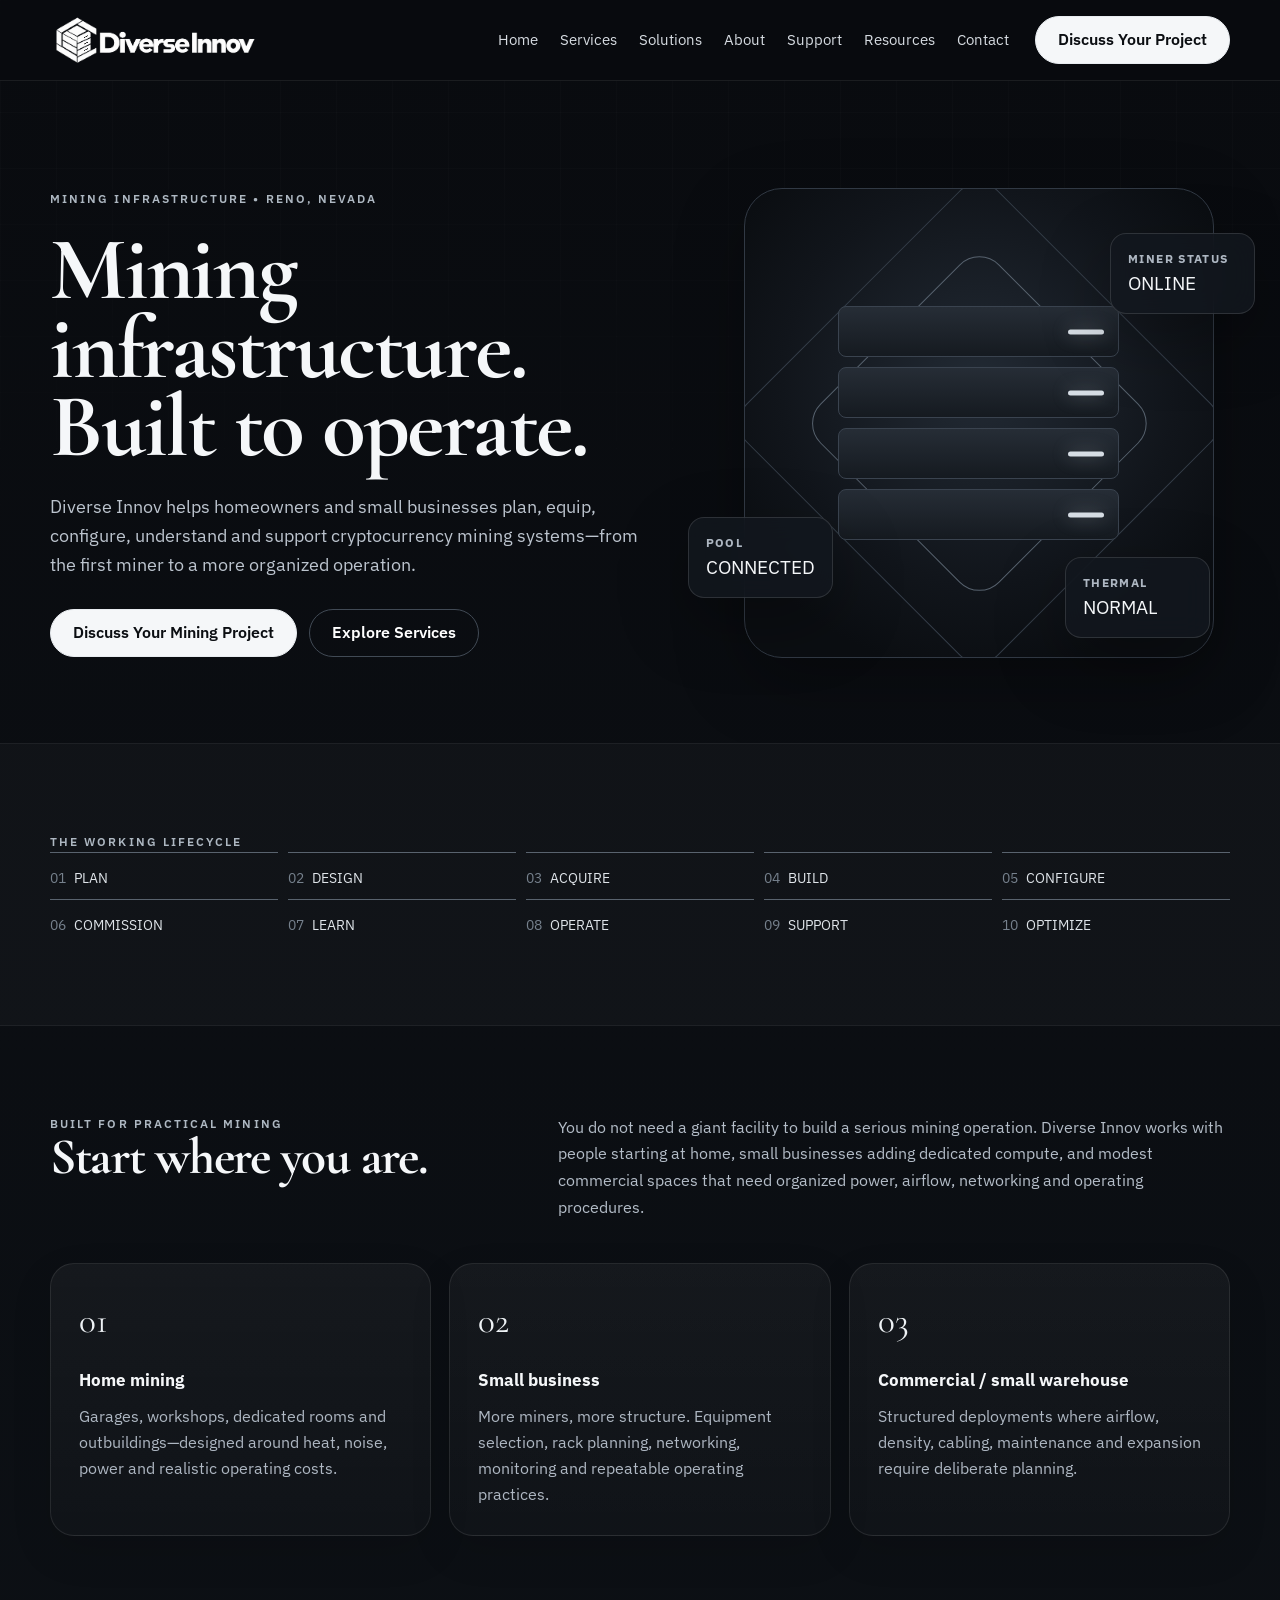
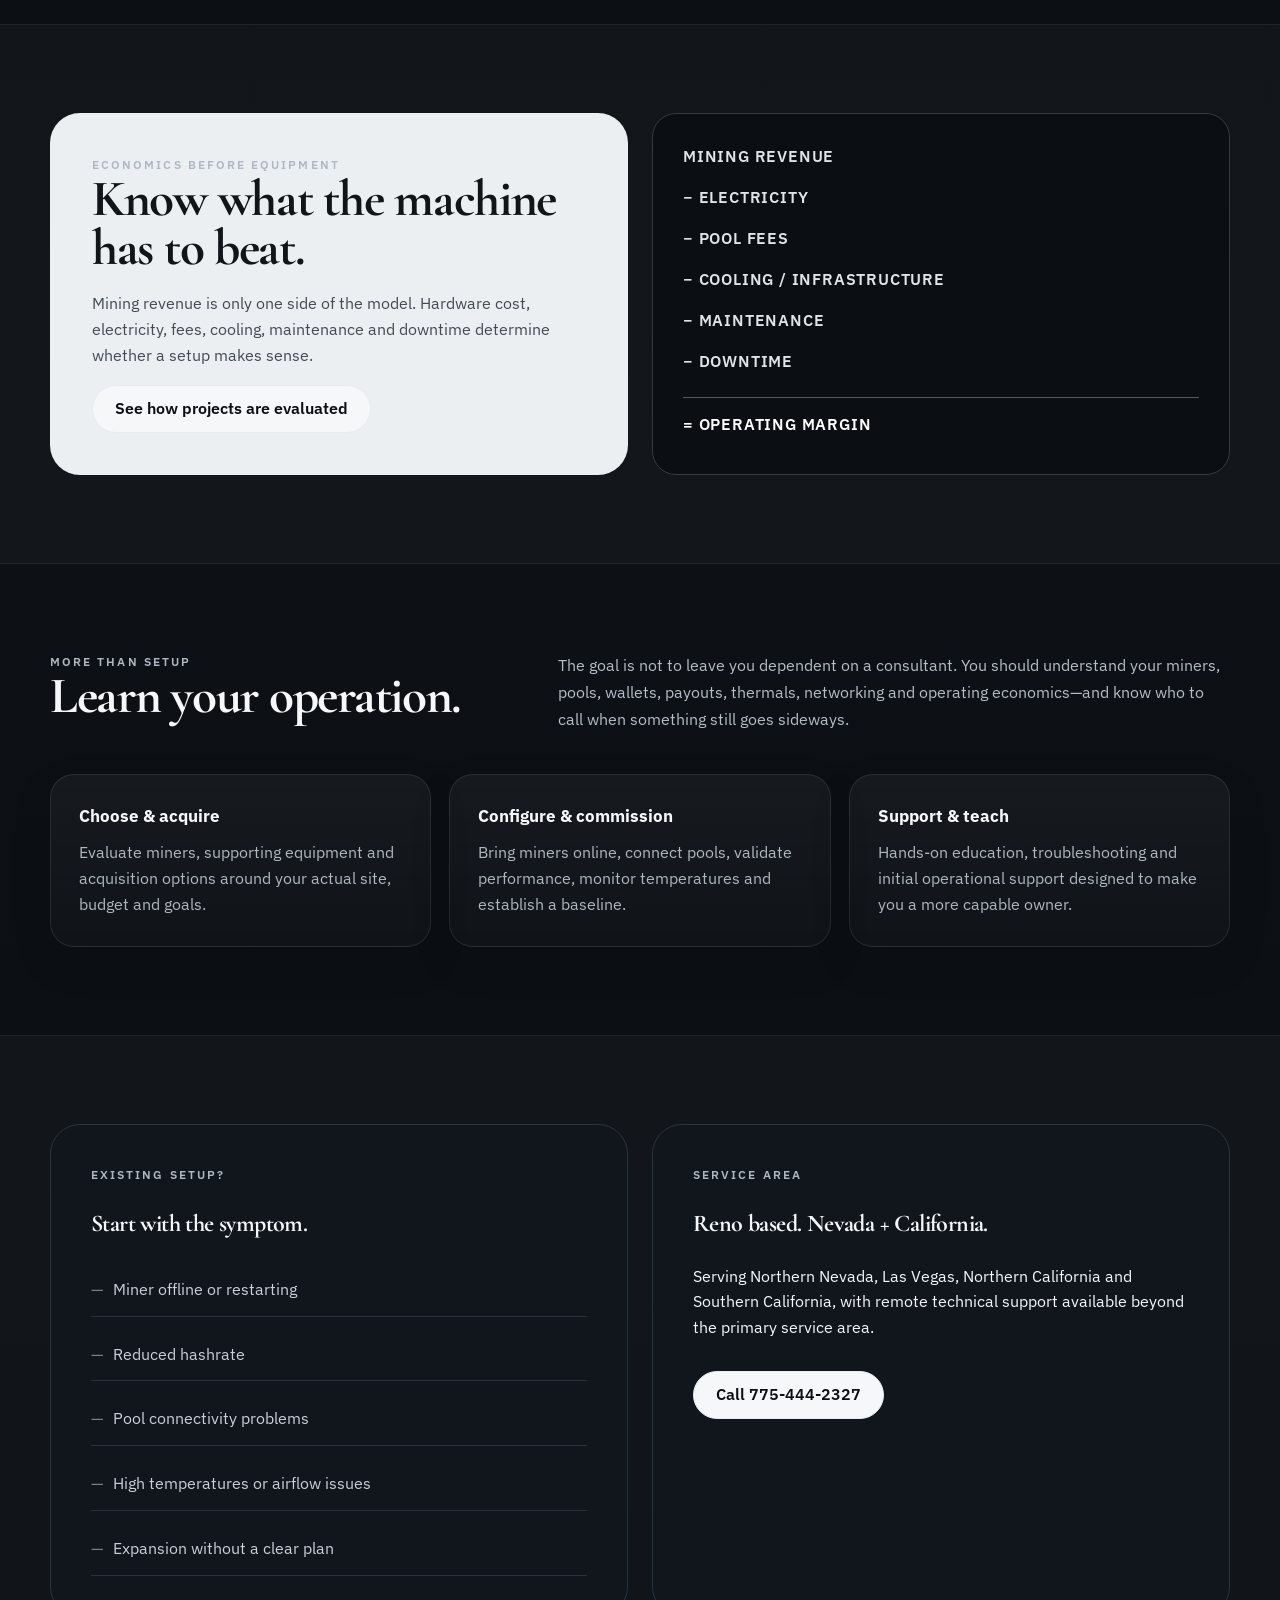
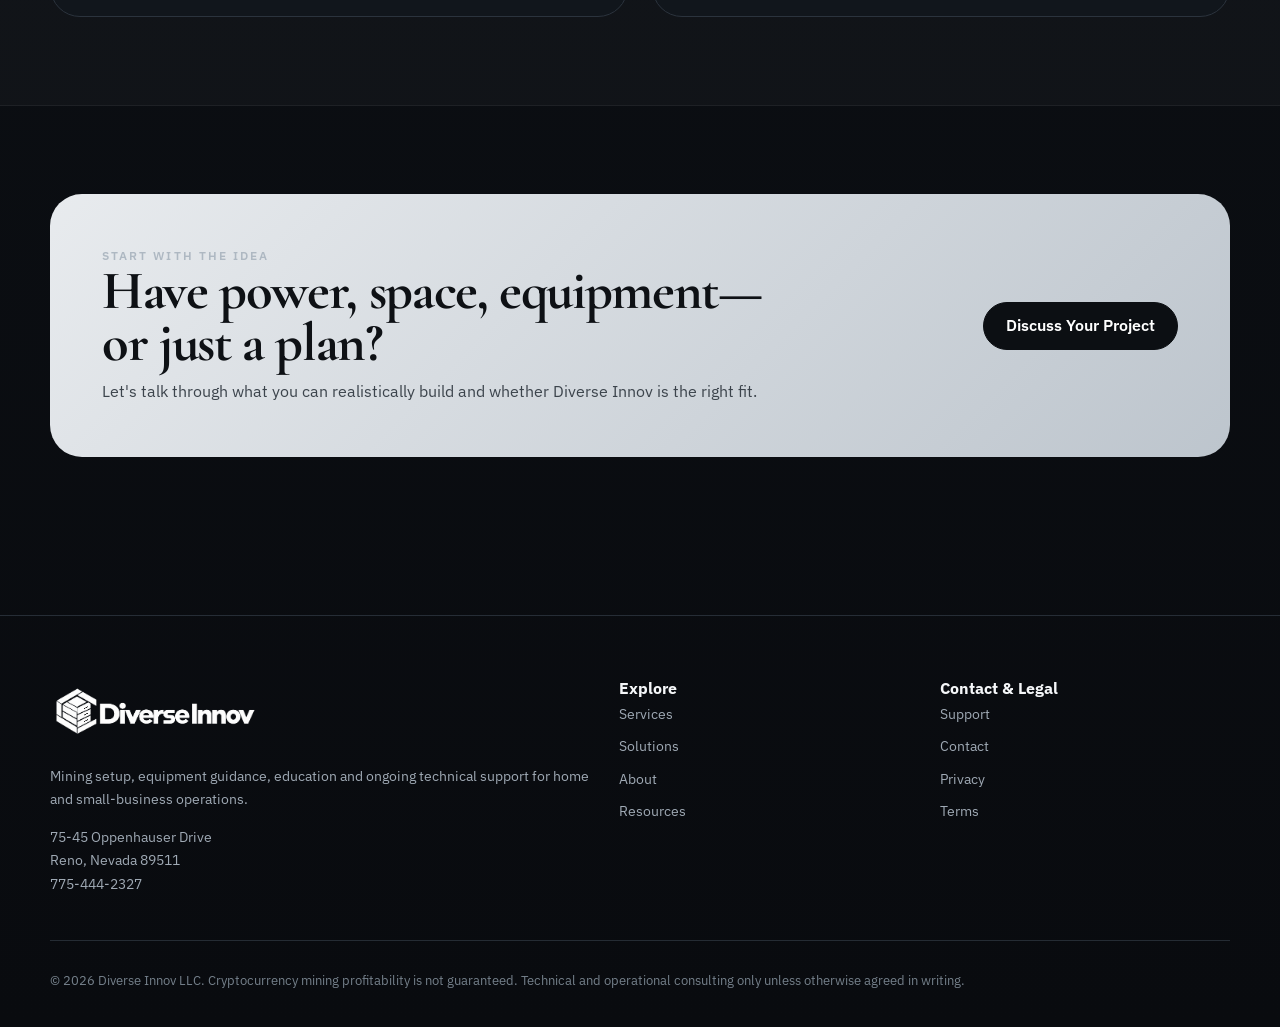
==== index.html @ 7f0746d1 "Initial Diverse Innov website" ====
<!doctype html><html lang="en"><head><meta charset="utf-8"><meta name="viewport" content="width=device-width,initial-scale=1"><title>Diverse Innov LLC | Mining Setup &amp; Support</title><meta name="description" content="Mining infrastructure consulting, equipment guidance, setup, education and support for home and small-business mining operations."><meta property="og:title" content="Diverse Innov LLC | Mining Setup &amp; Support"><meta property="og:description" content="Mining infrastructure consulting, equipment guidance, setup, education and support for home and small-business mining operations."><meta property="og:type" content="website"><link rel="icon" href="assets/images/diverse-innov-icon.png"><link rel="stylesheet" href="assets/css/styles.css"><script defer src="assets/js/main.js"></script></head><body><header class="site-header"><div class="container nav"><a class="brand" href="index.html"><img src="assets/images/diverse-innov-horizontal.png" alt="Diverse Innov LLC"></a><button class="menu-btn" aria-expanded="false" aria-label="Toggle navigation">Menu</button><nav class="nav-links"><a href="index.html">Home</a><a href="services.html">Services</a><a href="solutions.html">Solutions</a><a href="about.html">About</a><a href="support.html">Support</a><a href="resources.html">Resources</a><a href="contact.html">Contact</a></nav><a class="btn" href="contact.html">Discuss Your Project</a></div></header><main><section class="hero"><div class="container hero-grid"><div><div class="eyebrow">Mining infrastructure • Reno, Nevada</div><h1>Mining infrastructure.<br>Built to operate.</h1><p>Diverse Innov helps homeowners and small businesses plan, equip, configure, understand and support cryptocurrency mining systems—from the first miner to a more organized operation.</p><div class="actions"><a class="btn" href="contact.html">Discuss Your Mining Project</a><a class="btn ghost" href="services.html">Explore Services</a></div></div><div class="hero-art"><div class="machine"><div class="rack"><span></span><span></span><span></span><span></span></div></div><div class="telemetry t1"><strong>MINER STATUS</strong><span>ONLINE</span></div><div class="telemetry t2"><strong>POOL</strong><span>CONNECTED</span></div><div class="telemetry t3"><strong>THERMAL</strong><span>NORMAL</span></div></div></div></section>
<section class="section alt"><div class="container"><div class="eyebrow">The working lifecycle</div><div class="process"><div><span>01</span>PLAN</div><div><span>02</span>DESIGN</div><div><span>03</span>ACQUIRE</div><div><span>04</span>BUILD</div><div><span>05</span>CONFIGURE</div><div><span>06</span>COMMISSION</div><div><span>07</span>LEARN</div><div><span>08</span>OPERATE</div><div><span>09</span>SUPPORT</div><div><span>10</span>OPTIMIZE</div></div></div></section>
<section class="section"><div class="container"><div class="section-head"><div><div class="eyebrow">Built for practical mining</div><h2>Start where you are.</h2></div><p>You do not need a giant facility to build a serious mining operation. Diverse Innov works with people starting at home, small businesses adding dedicated compute, and modest commercial spaces that need organized power, airflow, networking and operating procedures.</p></div><div class="grid-3"><div class="card"><div class="num">01</div><h3>Home mining</h3><p>Garages, workshops, dedicated rooms and outbuildings—designed around heat, noise, power and realistic operating costs.</p></div><div class="card"><div class="num">02</div><h3>Small business</h3><p>More miners, more structure. Equipment selection, rack planning, networking, monitoring and repeatable operating practices.</p></div><div class="card"><div class="num">03</div><h3>Commercial / small warehouse</h3><p>Structured deployments where airflow, density, cabling, maintenance and expansion require deliberate planning.</p></div></div></div></section>
<section class="section alt"><div class="container split"><div class="quote-panel"><div class="eyebrow">Economics before equipment</div><h2>Know what the machine has to beat.</h2><p>Mining revenue is only one side of the model. Hardware cost, electricity, fees, cooling, maintenance and downtime determine whether a setup makes sense.</p><a class="btn" href="services.html">See how projects are evaluated</a></div><div class="formula"><div>MINING REVENUE</div><div>− ELECTRICITY</div><div>− POOL FEES</div><div>− COOLING / INFRASTRUCTURE</div><div>− MAINTENANCE</div><div>− DOWNTIME</div><div class="result">= OPERATING MARGIN</div></div></div></section>
<section class="section"><div class="container"><div class="section-head"><div><div class="eyebrow">More than setup</div><h2>Learn your operation.</h2></div><p>The goal is not to leave you dependent on a consultant. You should understand your miners, pools, wallets, payouts, thermals, networking and operating economics—and know who to call when something still goes sideways.</p></div><div class="grid-3"><div class="card"><h3>Choose & acquire</h3><p>Evaluate miners, supporting equipment and acquisition options around your actual site, budget and goals.</p></div><div class="card"><h3>Configure & commission</h3><p>Bring miners online, connect pools, validate performance, monitor temperatures and establish a baseline.</p></div><div class="card"><h3>Support & teach</h3><p>Hands-on education, troubleshooting and initial operational support designed to make you a more capable owner.</p></div></div></div></section>
<section class="section alt"><div class="container split"><div class="dark-panel"><div class="eyebrow">Existing setup?</div><h2>Start with the symptom.</h2><ul class="list"><li>Miner offline or restarting</li><li>Reduced hashrate</li><li>Pool connectivity problems</li><li>High temperatures or airflow issues</li><li>Expansion without a clear plan</li></ul></div><div class="dark-panel"><div class="eyebrow">Service area</div><h2>Reno based. Nevada + California.</h2><p>Serving Northern Nevada, Las Vegas, Northern California and Southern California, with remote technical support available beyond the primary service area.</p><div class="actions"><a class="btn" href="tel:7754442327">Call 775-444-2327</a></div></div></div></section>
<section class="section"><div class="container"><div class="cta"><div><div class="eyebrow">Start with the idea</div><h2>Have power, space, equipment—or just a plan?</h2><p>Let's talk through what you can realistically build and whether Diverse Innov is the right fit.</p></div><div class="actions"><a class="btn" href="contact.html">Discuss Your Project</a></div></div></div></section></main><footer class="footer"><div class="container"><div class="footer-grid"><div><img src="assets/images/diverse-innov-horizontal.png" alt="Diverse Innov LLC"><p>Mining setup, equipment guidance, education and ongoing technical support for home and small-business operations.</p><p>75-45 Oppenhauser Drive<br>Reno, Nevada 89511<br><a href="tel:7754442327">775-444-2327</a></p></div><div><strong>Explore</strong><div class="footer-links"><a href="services.html">Services</a><a href="solutions.html">Solutions</a><a href="about.html">About</a><a href="resources.html">Resources</a></div></div><div><strong>Contact & Legal</strong><div class="footer-links"><a href="support.html">Support</a><a href="contact.html">Contact</a><a href="privacy.html">Privacy</a><a href="terms.html">Terms</a></div></div></div><div class="legal">© 2026 Diverse Innov LLC. Cryptocurrency mining profitability is not guaranteed. Technical and operational consulting only unless otherwise agreed in writing.</div></div></footer></body></html>
---- assets/css/styles.css ----
@import url('https://fonts.googleapis.com/css2?family=Cormorant+Garamond:wght@500;600;700&family=IBM+Plex+Sans:wght@400;500;600&display=swap');
:root{--ink:#0a0c10;--ink2:#11151b;--panel:#151a21;--panel2:#1a2028;--line:#2a313b;--muted:#a9b1bd;--text:#f5f7f9;--steel:#c5ced8;--accent:#d8e0e8;--max:1180px;--radius:24px;--shadow:0 24px 70px rgba(0,0,0,.28)}
*{box-sizing:border-box}html{scroll-behavior:smooth}body{margin:0;background:linear-gradient(180deg,#090b0f 0%,#0d1116 50%,#090b0f 100%);color:var(--text);font-family:'IBM Plex Sans',system-ui,sans-serif;line-height:1.62}body:before{content:'';position:fixed;inset:0;pointer-events:none;background-image:linear-gradient(rgba(255,255,255,.018) 1px,transparent 1px),linear-gradient(90deg,rgba(255,255,255,.018) 1px,transparent 1px);background-size:56px 56px;mask-image:linear-gradient(to bottom,black,transparent 70%)}a{color:inherit;text-decoration:none}img{max-width:100%;display:block}.container{width:min(calc(100% - 36px),var(--max));margin:auto}.site-header{position:sticky;top:0;z-index:50;background:rgba(9,11,15,.86);backdrop-filter:blur(18px);border-bottom:1px solid rgba(255,255,255,.08)}.nav{min-height:80px;display:flex;align-items:center;gap:26px}.brand{display:flex;align-items:center;margin-right:auto}.brand img{width:210px;filter:invert(1) grayscale(1) brightness(2.6)}.nav-links{display:flex;align-items:center;gap:22px;font-size:.92rem;color:#d6dbe1}.nav-links a:hover{color:white}.btn{display:inline-flex;align-items:center;justify-content:center;min-height:48px;padding:0 22px;border:1px solid #e8ecf0;background:#f5f7f9;color:#0b0e12;border-radius:999px;font-weight:600;transition:.2s}.btn:hover{transform:translateY(-2px);box-shadow:0 12px 30px rgba(255,255,255,.09)}.btn.ghost{background:transparent;color:#fff;border-color:#414a55}.menu-btn{display:none;background:none;border:1px solid #333b46;color:#fff;border-radius:10px;padding:9px 12px}.hero{padding:92px 0 70px;overflow:hidden}.hero-grid{display:grid;grid-template-columns:1.1fr .9fr;gap:64px;align-items:center}.eyebrow{text-transform:uppercase;letter-spacing:.17em;font-size:.76rem;color:#aeb8c2;font-weight:600}.hero h1,.page-hero h1,h2{font-family:'Cormorant Garamond',Georgia,serif;letter-spacing:-.025em}.hero h1{font-size:clamp(3.4rem,7vw,6.6rem);line-height:.88;margin:.25em 0 .28em}.hero p{font-size:1.12rem;color:#bcc4ce;max-width:690px}.actions{display:flex;gap:12px;flex-wrap:wrap;margin-top:30px}.hero-art{position:relative;min-height:500px;display:grid;place-items:center}.machine{width:min(100%,470px);aspect-ratio:1/1;background:radial-gradient(circle at 50% 42%,#222a34,#11151b 55%,#0b0e12 80%);border:1px solid #313944;border-radius:38px;box-shadow:var(--shadow);position:relative;overflow:hidden}.machine:before,.machine:after{content:'';position:absolute;inset:12%;border:1px solid #343d48;border-radius:28px;transform:rotate(45deg)}.machine:after{inset:23%;border-color:#56616d}.rack{position:absolute;left:20%;right:20%;top:25%;bottom:25%;display:grid;gap:10px;z-index:2}.rack span{border:1px solid #3a434f;background:linear-gradient(180deg,#262d36,#151a20);border-radius:8px;position:relative}.rack span:after{content:'';position:absolute;right:14px;top:50%;width:36px;height:5px;border-radius:9px;background:#d6dde4;transform:translateY(-50%);box-shadow:0 0 18px rgba(210,220,230,.35)}.telemetry{position:absolute;z-index:3;background:rgba(19,24,31,.82);border:1px solid rgba(255,255,255,.12);backdrop-filter:blur(14px);border-radius:16px;padding:14px 17px;box-shadow:var(--shadow);min-width:145px}.telemetry strong{display:block;font-size:.78rem;letter-spacing:.11em;color:#aeb7c2}.telemetry span{font-size:1.18rem}.t1{top:12%;right:-5%}.t2{bottom:15%;left:-8%}.t3{bottom:7%;right:4%}.section{padding:88px 0}.section.alt{background:rgba(255,255,255,.025);border-top:1px solid rgba(255,255,255,.055);border-bottom:1px solid rgba(255,255,255,.055)}.section-head{display:grid;grid-template-columns:.8fr 1.2fr;gap:60px;margin-bottom:42px}.section-head h2{font-size:clamp(2.4rem,4vw,4.3rem);line-height:.95;margin:0}.section-head p{color:#b4bdc8;margin:0;font-size:1.03rem}.grid-3,.grid-4{display:grid;gap:18px}.grid-3{grid-template-columns:repeat(3,1fr)}.grid-4{grid-template-columns:repeat(4,1fr)}.card{background:linear-gradient(180deg,rgba(255,255,255,.045),rgba(255,255,255,.018));border:1px solid rgba(255,255,255,.09);border-radius:var(--radius);padding:28px;min-height:100%;box-shadow:0 16px 40px rgba(0,0,0,.12)}.card h3{margin:0 0 10px;font-size:1.05rem}.card p{color:#aeb7c2;margin:0}.num{font-family:'Cormorant Garamond';font-size:2.2rem;color:#eef2f5;margin-bottom:18px}.process{display:grid;grid-template-columns:repeat(5,1fr);gap:10px}.process div{border-top:1px solid #59636e;padding-top:14px;color:#dfe4e9;font-size:.87rem}.process div span{color:#76818d;margin-right:8px}.split{display:grid;grid-template-columns:1fr 1fr;gap:24px;align-items:stretch}.quote-panel{background:#eceff2;color:#11151a;border-radius:30px;padding:42px}.quote-panel h2{font-size:3.2rem;line-height:.96;margin:0 0 18px}.quote-panel p{color:#424a53}.dark-panel{border:1px solid #2b333d;border-radius:30px;padding:40px;background:#11161c}.list{display:grid;gap:12px;margin:20px 0 0;padding:0;list-style:none}.list li{padding:13px 0;border-bottom:1px solid #29313b;color:#c9d0d8}.list li:before{content:'—';margin-right:10px;color:#77818b}.formula{font-family:'IBM Plex Sans';font-weight:600;letter-spacing:.05em;background:#0b0e12;border:1px solid #333b45;border-radius:24px;padding:30px;display:grid;gap:9px;color:#dfe4e8}.formula .result{border-top:1px solid #525c67;margin-top:8px;padding-top:14px;color:white}.cta{border-radius:32px;padding:52px;background:linear-gradient(135deg,#e8ebee,#bdc5cd);color:#0e1115;display:grid;grid-template-columns:1.3fr .7fr;gap:30px;align-items:center}.cta h2{font-size:3.4rem;line-height:.95;margin:0 0 10px}.cta p{margin:0;color:#3c444c}.cta .actions{justify-content:flex-end;margin:0}.cta .btn{background:#0c0f13;color:white;border-color:#0c0f13}.page-hero{padding:82px 0 46px}.page-hero h1{font-size:clamp(3.2rem,6vw,5.8rem);line-height:.92;margin:.25em 0}.page-hero p{max-width:760px;color:#b7c0ca;font-size:1.08rem}.feature-list{display:grid;grid-template-columns:repeat(2,1fr);gap:14px}.feature{border:1px solid #29313b;border-radius:18px;padding:20px;background:#11161c}.feature h3{margin:0 0 6px}.feature p{margin:0;color:#aeb7c2}.contact-grid{display:grid;grid-template-columns:1fr .85fr;gap:34px}.form{background:#11161c;border:1px solid #2c3440;border-radius:26px;padding:30px}.field{display:grid;gap:7px;margin-bottom:16px}.field label{font-size:.86rem;color:#d2d8de}.field input,.field select,.field textarea{width:100%;background:#0c1015;color:white;border:1px solid #343d47;border-radius:13px;padding:13px 14px;font:inherit}.field textarea{min-height:130px;resize:vertical}.form-note{font-size:.86rem;color:#909ba7;margin-top:13px}.notice{display:none;margin-top:15px;padding:14px 16px;border-radius:12px;background:#1b222b;border:1px solid #36414d;color:#dfe5eb}.contact-card{background:#eceff2;color:#101318;border-radius:26px;padding:32px}.contact-card h2{font-size:2.7rem;margin:0 0 12px}.contact-card a{font-weight:600}.footer{padding:60px 0 36px;border-top:1px solid #262d36;margin-top:70px}.footer-grid{display:grid;grid-template-columns:1.3fr .7fr .7fr;gap:30px}.footer img{width:210px;filter:invert(1) grayscale(1) brightness(2.6);margin-bottom:18px}.footer p,.footer a{color:#9fa9b4;font-size:.9rem}.footer-links{display:grid;gap:9px}.legal{padding-top:30px;margin-top:30px;border-top:1px solid #252c34;color:#75808b;font-size:.8rem}.resource-list{display:grid;grid-template-columns:repeat(3,1fr);gap:16px}.resource{border:1px solid #2d3540;border-radius:18px;padding:22px;background:#11161c}.resource h3{margin-top:0}.resource p{color:#aab4bf}.badge{display:inline-block;padding:6px 9px;border:1px solid #3d4651;border-radius:999px;font-size:.72rem;letter-spacing:.09em;text-transform:uppercase;color:#b6c0cb;margin-bottom:12px}
@media(max-width:900px){.nav-links,.nav>.btn{display:none}.menu-btn{display:block}.nav.open{align-items:flex-start;flex-wrap:wrap;padding-bottom:18px}.nav.open .nav-links{display:grid;width:100%;gap:10px}.hero-grid,.section-head,.split,.contact-grid,.cta{grid-template-columns:1fr}.hero{padding-top:62px}.hero-art{min-height:400px}.grid-3,.resource-list{grid-template-columns:1fr 1fr}.grid-4{grid-template-columns:1fr 1fr}.process{grid-template-columns:repeat(3,1fr)}.cta .actions{justify-content:flex-start}.footer-grid{grid-template-columns:1fr 1fr}}
@media(max-width:620px){.container{width:min(calc(100% - 24px),var(--max))}.brand img{width:168px}.hero h1{font-size:3.65rem}.hero-art{min-height:330px}.machine{width:300px}.telemetry{font-size:.8rem;min-width:125px}.t1{right:0}.t2{left:0}.grid-3,.grid-4,.resource-list,.feature-list{grid-template-columns:1fr}.process{grid-template-columns:1fr 1fr}.section{padding:64px 0}.section-head{gap:20px}.quote-panel,.dark-panel{padding:28px}.cta{padding:34px 26px}.cta h2{font-size:2.7rem}.footer-grid{grid-template-columns:1fr}.actions .btn{width:100%}}
@media(prefers-reduced-motion:reduce){*{scroll-behavior:auto!important;transition:none!important;animation:none!important}}
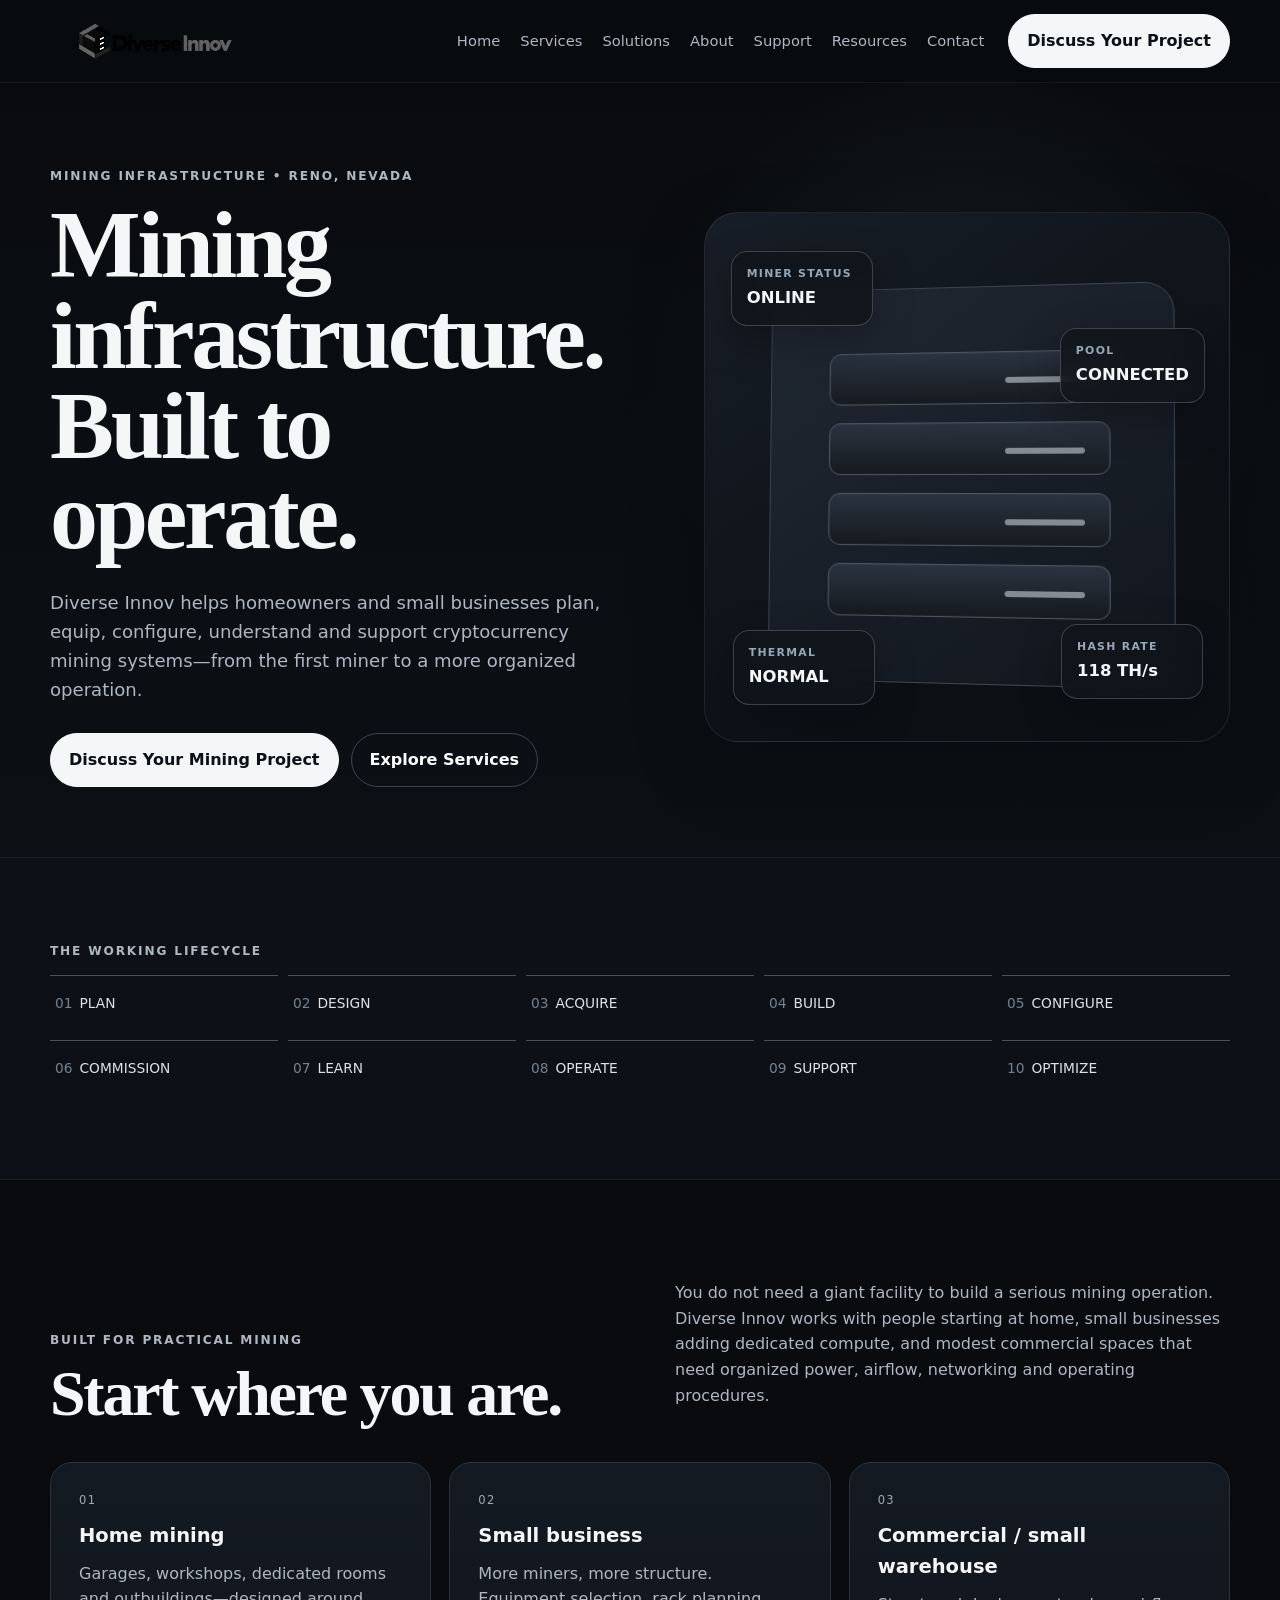
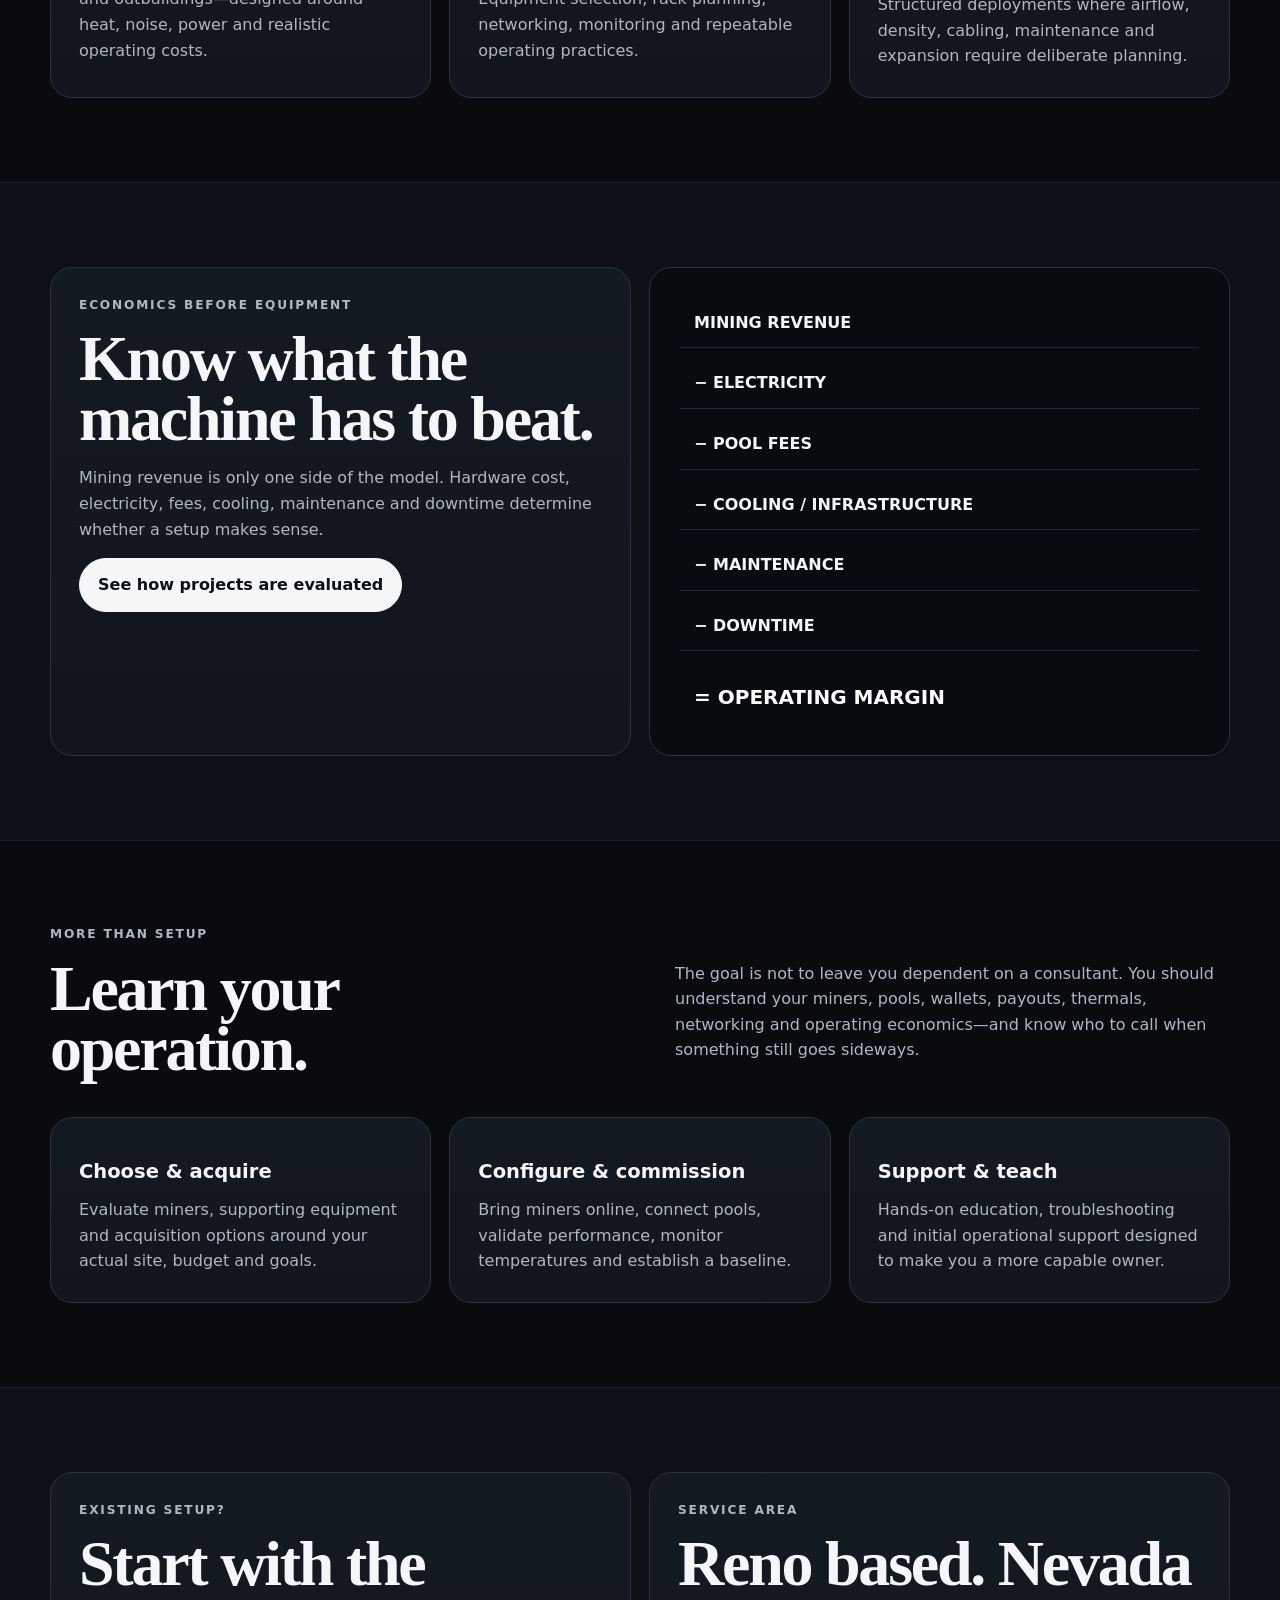
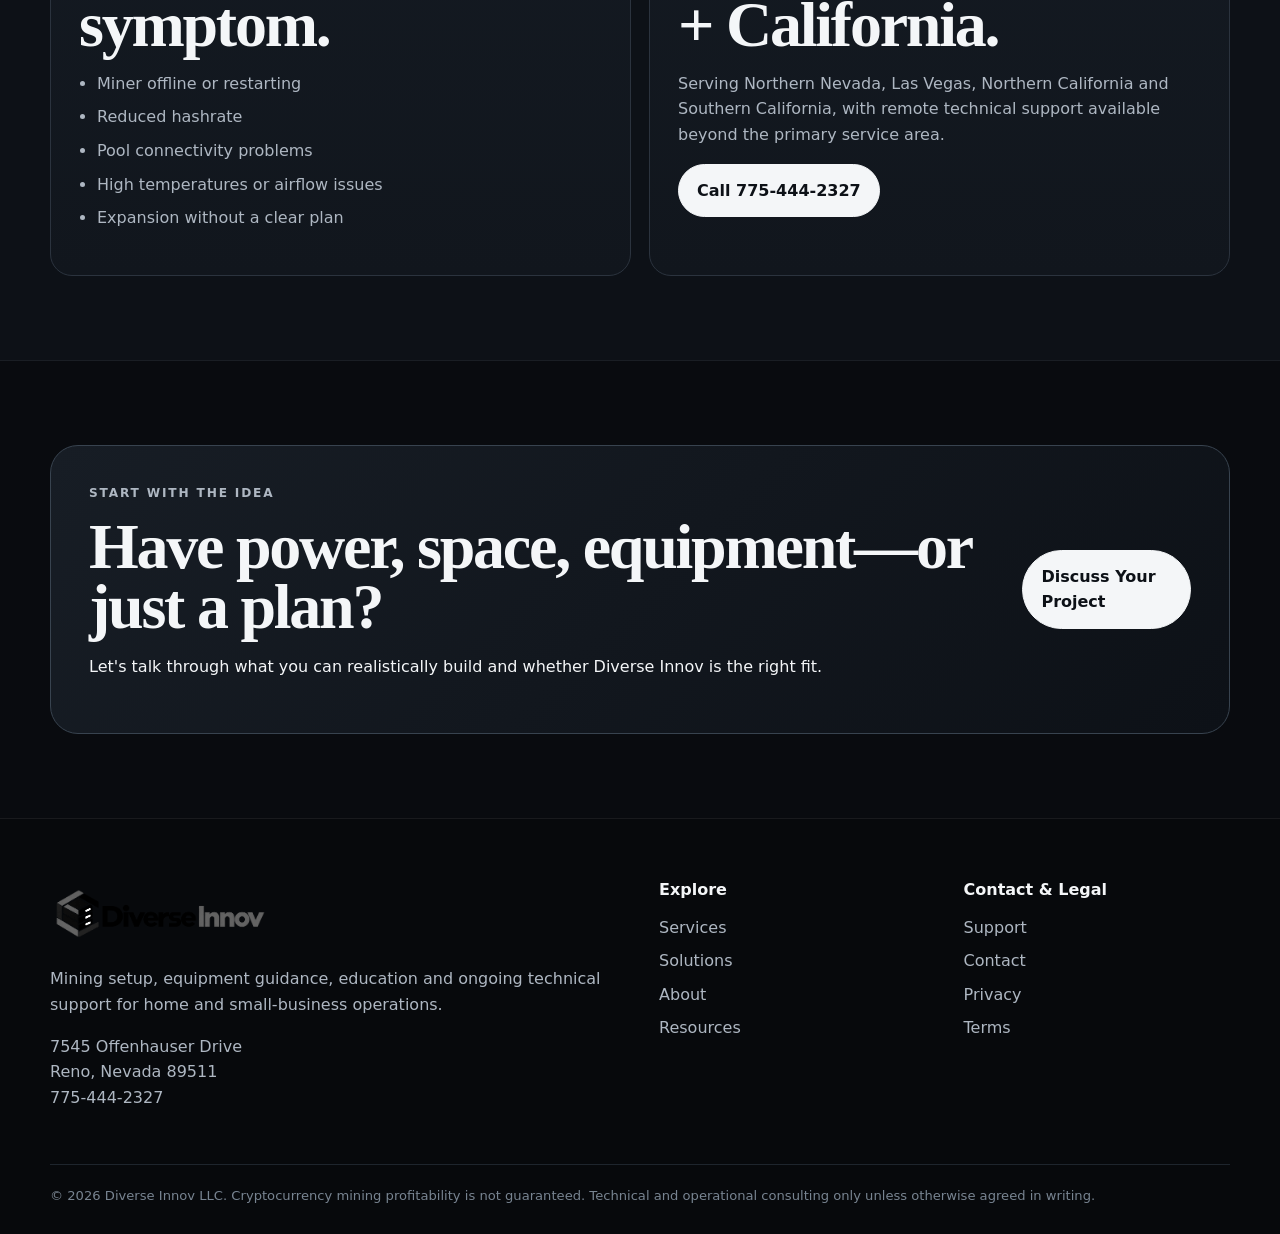
==== commit 5a68e195: "Small changes in Solutions and Services, edit" ====
--- a/index.html
+++ b/index.html
@@ -1,7 +1,7 @@
-<!doctype html><html lang="en"><head><meta charset="utf-8"><meta name="viewport" content="width=device-width,initial-scale=1"><title>Diverse Innov LLC | Mining Setup &amp; Support</title><meta name="description" content="Mining infrastructure consulting, equipment guidance, setup, education and support for home and small-business mining operations."><meta property="og:title" content="Diverse Innov LLC | Mining Setup &amp; Support"><meta property="og:description" content="Mining infrastructure consulting, equipment guidance, setup, education and support for home and small-business mining operations."><meta property="og:type" content="website"><link rel="icon" href="assets/images/diverse-innov-icon.png"><link rel="stylesheet" href="assets/css/styles.css"><script defer src="assets/js/main.js"></script></head><body><header class="site-header"><div class="container nav"><a class="brand" href="index.html"><img src="assets/images/diverse-innov-horizontal.png" alt="Diverse Innov LLC"></a><button class="menu-btn" aria-expanded="false" aria-label="Toggle navigation">Menu</button><nav class="nav-links"><a href="index.html">Home</a><a href="services.html">Services</a><a href="solutions.html">Solutions</a><a href="about.html">About</a><a href="support.html">Support</a><a href="resources.html">Resources</a><a href="contact.html">Contact</a></nav><a class="btn" href="contact.html">Discuss Your Project</a></div></header><main><section class="hero"><div class="container hero-grid"><div><div class="eyebrow">Mining infrastructure • Reno, Nevada</div><h1>Mining infrastructure.<br>Built to operate.</h1><p>Diverse Innov helps homeowners and small businesses plan, equip, configure, understand and support cryptocurrency mining systems—from the first miner to a more organized operation.</p><div class="actions"><a class="btn" href="contact.html">Discuss Your Mining Project</a><a class="btn ghost" href="services.html">Explore Services</a></div></div><div class="hero-art"><div class="machine"><div class="rack"><span></span><span></span><span></span><span></span></div></div><div class="telemetry t1"><strong>MINER STATUS</strong><span>ONLINE</span></div><div class="telemetry t2"><strong>POOL</strong><span>CONNECTED</span></div><div class="telemetry t3"><strong>THERMAL</strong><span>NORMAL</span></div></div></div></section>
+<!doctype html><html lang="en"><head><meta charset="utf-8"><meta name="viewport" content="width=device-width,initial-scale=1"><title>Diverse Innov LLC | Mining Setup &amp; Support</title><meta name="description" content="Mining infrastructure consulting, equipment guidance, setup, education and support for home and small-business mining operations."><meta property="og:title" content="Diverse Innov LLC | Mining Setup &amp; Support"><meta property="og:description" content="Mining infrastructure consulting, equipment guidance, setup, education and support for home and small-business mining operations."><meta property="og:type" content="website"><link rel="icon" href="assets/images/diverse-innov-icon.png"><link rel="stylesheet" href="assets/css/styles.css"><script defer src="assets/js/main.js"></script></head><body><header class="site-header"><div class="container nav"><a class="brand" href="index.html"><img src="assets/images/diverse-innov-horizontal.png" alt="Diverse Innov LLC"></a><button class="menu-btn" aria-expanded="false" aria-label="Toggle navigation">Menu</button><nav class="nav-links"><a href="index.html">Home</a><a href="services.html">Services</a><a href="solutions.html">Solutions</a><a href="about.html">About</a><a href="support.html">Support</a><a href="resources.html">Resources</a><a href="contact.html">Contact</a></nav><a class="btn" href="contact.html">Discuss Your Project</a></div></header><main><section class="hero"><div class="container hero-grid"><div><div class="eyebrow">Mining infrastructure • Reno, Nevada</div><h1>Mining infrastructure.<br>Built to operate.</h1><p>Diverse Innov helps homeowners and small businesses plan, equip, configure, understand and support cryptocurrency mining systems—from the first miner to a more organized operation.</p><div class="actions"><a class="btn" href="contact.html">Discuss Your Mining Project</a><a class="btn ghost" href="services.html">Explore Services</a></div></div><div class="hero-art"><div class="machine"><div class="rack"><span></span><span></span><span></span><span></span></div></div><div class="telemetry t1"><strong>MINER STATUS</strong><span>ONLINE</span></div><div class="telemetry t2"><strong>POOL</strong><span>CONNECTED</span></div><div class="telemetry t3"><strong>THERMAL</strong><span>NORMAL</span></div><div class="telemetry t4" title="Illustrative telemetry"><strong>HASH RATE</strong><span>118 TH/s</span></div></div></div></section>
 <section class="section alt"><div class="container"><div class="eyebrow">The working lifecycle</div><div class="process"><div><span>01</span>PLAN</div><div><span>02</span>DESIGN</div><div><span>03</span>ACQUIRE</div><div><span>04</span>BUILD</div><div><span>05</span>CONFIGURE</div><div><span>06</span>COMMISSION</div><div><span>07</span>LEARN</div><div><span>08</span>OPERATE</div><div><span>09</span>SUPPORT</div><div><span>10</span>OPTIMIZE</div></div></div></section>
 <section class="section"><div class="container"><div class="section-head"><div><div class="eyebrow">Built for practical mining</div><h2>Start where you are.</h2></div><p>You do not need a giant facility to build a serious mining operation. Diverse Innov works with people starting at home, small businesses adding dedicated compute, and modest commercial spaces that need organized power, airflow, networking and operating procedures.</p></div><div class="grid-3"><div class="card"><div class="num">01</div><h3>Home mining</h3><p>Garages, workshops, dedicated rooms and outbuildings—designed around heat, noise, power and realistic operating costs.</p></div><div class="card"><div class="num">02</div><h3>Small business</h3><p>More miners, more structure. Equipment selection, rack planning, networking, monitoring and repeatable operating practices.</p></div><div class="card"><div class="num">03</div><h3>Commercial / small warehouse</h3><p>Structured deployments where airflow, density, cabling, maintenance and expansion require deliberate planning.</p></div></div></div></section>
 <section class="section alt"><div class="container split"><div class="quote-panel"><div class="eyebrow">Economics before equipment</div><h2>Know what the machine has to beat.</h2><p>Mining revenue is only one side of the model. Hardware cost, electricity, fees, cooling, maintenance and downtime determine whether a setup makes sense.</p><a class="btn" href="services.html">See how projects are evaluated</a></div><div class="formula"><div>MINING REVENUE</div><div>− ELECTRICITY</div><div>− POOL FEES</div><div>− COOLING / INFRASTRUCTURE</div><div>− MAINTENANCE</div><div>− DOWNTIME</div><div class="result">= OPERATING MARGIN</div></div></div></section>
 <section class="section"><div class="container"><div class="section-head"><div><div class="eyebrow">More than setup</div><h2>Learn your operation.</h2></div><p>The goal is not to leave you dependent on a consultant. You should understand your miners, pools, wallets, payouts, thermals, networking and operating economics—and know who to call when something still goes sideways.</p></div><div class="grid-3"><div class="card"><h3>Choose & acquire</h3><p>Evaluate miners, supporting equipment and acquisition options around your actual site, budget and goals.</p></div><div class="card"><h3>Configure & commission</h3><p>Bring miners online, connect pools, validate performance, monitor temperatures and establish a baseline.</p></div><div class="card"><h3>Support & teach</h3><p>Hands-on education, troubleshooting and initial operational support designed to make you a more capable owner.</p></div></div></div></section>
 <section class="section alt"><div class="container split"><div class="dark-panel"><div class="eyebrow">Existing setup?</div><h2>Start with the symptom.</h2><ul class="list"><li>Miner offline or restarting</li><li>Reduced hashrate</li><li>Pool connectivity problems</li><li>High temperatures or airflow issues</li><li>Expansion without a clear plan</li></ul></div><div class="dark-panel"><div class="eyebrow">Service area</div><h2>Reno based. Nevada + California.</h2><p>Serving Northern Nevada, Las Vegas, Northern California and Southern California, with remote technical support available beyond the primary service area.</p><div class="actions"><a class="btn" href="tel:7754442327">Call 775-444-2327</a></div></div></div></section>
-<section class="section"><div class="container"><div class="cta"><div><div class="eyebrow">Start with the idea</div><h2>Have power, space, equipment—or just a plan?</h2><p>Let's talk through what you can realistically build and whether Diverse Innov is the right fit.</p></div><div class="actions"><a class="btn" href="contact.html">Discuss Your Project</a></div></div></div></section></main><footer class="footer"><div class="container"><div class="footer-grid"><div><img src="assets/images/diverse-innov-horizontal.png" alt="Diverse Innov LLC"><p>Mining setup, equipment guidance, education and ongoing technical support for home and small-business operations.</p><p>75-45 Oppenhauser Drive<br>Reno, Nevada 89511<br><a href="tel:7754442327">775-444-2327</a></p></div><div><strong>Explore</strong><div class="footer-links"><a href="services.html">Services</a><a href="solutions.html">Solutions</a><a href="about.html">About</a><a href="resources.html">Resources</a></div></div><div><strong>Contact & Legal</strong><div class="footer-links"><a href="support.html">Support</a><a href="contact.html">Contact</a><a href="privacy.html">Privacy</a><a href="terms.html">Terms</a></div></div></div><div class="legal">© 2026 Diverse Innov LLC. Cryptocurrency mining profitability is not guaranteed. Technical and operational consulting only unless otherwise agreed in writing.</div></div></footer></body></html>+<section class="section"><div class="container"><div class="cta"><div><div class="eyebrow">Start with the idea</div><h2>Have power, space, equipment—or just a plan?</h2><p>Let's talk through what you can realistically build and whether Diverse Innov is the right fit.</p></div><div class="actions"><a class="btn" href="contact.html">Discuss Your Project</a></div></div></div></section></main><footer class="footer"><div class="container"><div class="footer-grid"><div><img src="assets/images/diverse-innov-horizontal.png" alt="Diverse Innov LLC"><p>Mining setup, equipment guidance, education and ongoing technical support for home and small-business operations.</p><p>7545 Offenhauser Drive<br>Reno, Nevada 89511<br><a href="tel:7754442327">775-444-2327</a></p></div><div><strong>Explore</strong><div class="footer-links"><a href="services.html">Services</a><a href="solutions.html">Solutions</a><a href="about.html">About</a><a href="resources.html">Resources</a></div></div><div><strong>Contact & Legal</strong><div class="footer-links"><a href="support.html">Support</a><a href="contact.html">Contact</a><a href="privacy.html">Privacy</a><a href="terms.html">Terms</a></div></div></div><div class="legal">© 2026 Diverse Innov LLC. Cryptocurrency mining profitability is not guaranteed. Technical and operational consulting only unless otherwise agreed in writing.</div></div></footer></body></html>
--- a/assets/css/styles.css
+++ b/assets/css/styles.css
@@ -1,6 +1,13 @@
-@import url('https://fonts.googleapis.com/css2?family=Cormorant+Garamond:wght@500;600;700&family=IBM+Plex+Sans:wght@400;500;600&display=swap');
-:root{--ink:#0a0c10;--ink2:#11151b;--panel:#151a21;--panel2:#1a2028;--line:#2a313b;--muted:#a9b1bd;--text:#f5f7f9;--steel:#c5ced8;--accent:#d8e0e8;--max:1180px;--radius:24px;--shadow:0 24px 70px rgba(0,0,0,.28)}
-*{box-sizing:border-box}html{scroll-behavior:smooth}body{margin:0;background:linear-gradient(180deg,#090b0f 0%,#0d1116 50%,#090b0f 100%);color:var(--text);font-family:'IBM Plex Sans',system-ui,sans-serif;line-height:1.62}body:before{content:'';position:fixed;inset:0;pointer-events:none;background-image:linear-gradient(rgba(255,255,255,.018) 1px,transparent 1px),linear-gradient(90deg,rgba(255,255,255,.018) 1px,transparent 1px);background-size:56px 56px;mask-image:linear-gradient(to bottom,black,transparent 70%)}a{color:inherit;text-decoration:none}img{max-width:100%;display:block}.container{width:min(calc(100% - 36px),var(--max));margin:auto}.site-header{position:sticky;top:0;z-index:50;background:rgba(9,11,15,.86);backdrop-filter:blur(18px);border-bottom:1px solid rgba(255,255,255,.08)}.nav{min-height:80px;display:flex;align-items:center;gap:26px}.brand{display:flex;align-items:center;margin-right:auto}.brand img{width:210px;filter:invert(1) grayscale(1) brightness(2.6)}.nav-links{display:flex;align-items:center;gap:22px;font-size:.92rem;color:#d6dbe1}.nav-links a:hover{color:white}.btn{display:inline-flex;align-items:center;justify-content:center;min-height:48px;padding:0 22px;border:1px solid #e8ecf0;background:#f5f7f9;color:#0b0e12;border-radius:999px;font-weight:600;transition:.2s}.btn:hover{transform:translateY(-2px);box-shadow:0 12px 30px rgba(255,255,255,.09)}.btn.ghost{background:transparent;color:#fff;border-color:#414a55}.menu-btn{display:none;background:none;border:1px solid #333b46;color:#fff;border-radius:10px;padding:9px 12px}.hero{padding:92px 0 70px;overflow:hidden}.hero-grid{display:grid;grid-template-columns:1.1fr .9fr;gap:64px;align-items:center}.eyebrow{text-transform:uppercase;letter-spacing:.17em;font-size:.76rem;color:#aeb8c2;font-weight:600}.hero h1,.page-hero h1,h2{font-family:'Cormorant Garamond',Georgia,serif;letter-spacing:-.025em}.hero h1{font-size:clamp(3.4rem,7vw,6.6rem);line-height:.88;margin:.25em 0 .28em}.hero p{font-size:1.12rem;color:#bcc4ce;max-width:690px}.actions{display:flex;gap:12px;flex-wrap:wrap;margin-top:30px}.hero-art{position:relative;min-height:500px;display:grid;place-items:center}.machine{width:min(100%,470px);aspect-ratio:1/1;background:radial-gradient(circle at 50% 42%,#222a34,#11151b 55%,#0b0e12 80%);border:1px solid #313944;border-radius:38px;box-shadow:var(--shadow);position:relative;overflow:hidden}.machine:before,.machine:after{content:'';position:absolute;inset:12%;border:1px solid #343d48;border-radius:28px;transform:rotate(45deg)}.machine:after{inset:23%;border-color:#56616d}.rack{position:absolute;left:20%;right:20%;top:25%;bottom:25%;display:grid;gap:10px;z-index:2}.rack span{border:1px solid #3a434f;background:linear-gradient(180deg,#262d36,#151a20);border-radius:8px;position:relative}.rack span:after{content:'';position:absolute;right:14px;top:50%;width:36px;height:5px;border-radius:9px;background:#d6dde4;transform:translateY(-50%);box-shadow:0 0 18px rgba(210,220,230,.35)}.telemetry{position:absolute;z-index:3;background:rgba(19,24,31,.82);border:1px solid rgba(255,255,255,.12);backdrop-filter:blur(14px);border-radius:16px;padding:14px 17px;box-shadow:var(--shadow);min-width:145px}.telemetry strong{display:block;font-size:.78rem;letter-spacing:.11em;color:#aeb7c2}.telemetry span{font-size:1.18rem}.t1{top:12%;right:-5%}.t2{bottom:15%;left:-8%}.t3{bottom:7%;right:4%}.section{padding:88px 0}.section.alt{background:rgba(255,255,255,.025);border-top:1px solid rgba(255,255,255,.055);border-bottom:1px solid rgba(255,255,255,.055)}.section-head{display:grid;grid-template-columns:.8fr 1.2fr;gap:60px;margin-bottom:42px}.section-head h2{font-size:clamp(2.4rem,4vw,4.3rem);line-height:.95;margin:0}.section-head p{color:#b4bdc8;margin:0;font-size:1.03rem}.grid-3,.grid-4{display:grid;gap:18px}.grid-3{grid-template-columns:repeat(3,1fr)}.grid-4{grid-template-columns:repeat(4,1fr)}.card{background:linear-gradient(180deg,rgba(255,255,255,.045),rgba(255,255,255,.018));border:1px solid rgba(255,255,255,.09);border-radius:var(--radius);padding:28px;min-height:100%;box-shadow:0 16px 40px rgba(0,0,0,.12)}.card h3{margin:0 0 10px;font-size:1.05rem}.card p{color:#aeb7c2;margin:0}.num{font-family:'Cormorant Garamond';font-size:2.2rem;color:#eef2f5;margin-bottom:18px}.process{display:grid;grid-template-columns:repeat(5,1fr);gap:10px}.process div{border-top:1px solid #59636e;padding-top:14px;color:#dfe4e9;font-size:.87rem}.process div span{color:#76818d;margin-right:8px}.split{display:grid;grid-template-columns:1fr 1fr;gap:24px;align-items:stretch}.quote-panel{background:#eceff2;color:#11151a;border-radius:30px;padding:42px}.quote-panel h2{font-size:3.2rem;line-height:.96;margin:0 0 18px}.quote-panel p{color:#424a53}.dark-panel{border:1px solid #2b333d;border-radius:30px;padding:40px;background:#11161c}.list{display:grid;gap:12px;margin:20px 0 0;padding:0;list-style:none}.list li{padding:13px 0;border-bottom:1px solid #29313b;color:#c9d0d8}.list li:before{content:'—';margin-right:10px;color:#77818b}.formula{font-family:'IBM Plex Sans';font-weight:600;letter-spacing:.05em;background:#0b0e12;border:1px solid #333b45;border-radius:24px;padding:30px;display:grid;gap:9px;color:#dfe4e8}.formula .result{border-top:1px solid #525c67;margin-top:8px;padding-top:14px;color:white}.cta{border-radius:32px;padding:52px;background:linear-gradient(135deg,#e8ebee,#bdc5cd);color:#0e1115;display:grid;grid-template-columns:1.3fr .7fr;gap:30px;align-items:center}.cta h2{font-size:3.4rem;line-height:.95;margin:0 0 10px}.cta p{margin:0;color:#3c444c}.cta .actions{justify-content:flex-end;margin:0}.cta .btn{background:#0c0f13;color:white;border-color:#0c0f13}.page-hero{padding:82px 0 46px}.page-hero h1{font-size:clamp(3.2rem,6vw,5.8rem);line-height:.92;margin:.25em 0}.page-hero p{max-width:760px;color:#b7c0ca;font-size:1.08rem}.feature-list{display:grid;grid-template-columns:repeat(2,1fr);gap:14px}.feature{border:1px solid #29313b;border-radius:18px;padding:20px;background:#11161c}.feature h3{margin:0 0 6px}.feature p{margin:0;color:#aeb7c2}.contact-grid{display:grid;grid-template-columns:1fr .85fr;gap:34px}.form{background:#11161c;border:1px solid #2c3440;border-radius:26px;padding:30px}.field{display:grid;gap:7px;margin-bottom:16px}.field label{font-size:.86rem;color:#d2d8de}.field input,.field select,.field textarea{width:100%;background:#0c1015;color:white;border:1px solid #343d47;border-radius:13px;padding:13px 14px;font:inherit}.field textarea{min-height:130px;resize:vertical}.form-note{font-size:.86rem;color:#909ba7;margin-top:13px}.notice{display:none;margin-top:15px;padding:14px 16px;border-radius:12px;background:#1b222b;border:1px solid #36414d;color:#dfe5eb}.contact-card{background:#eceff2;color:#101318;border-radius:26px;padding:32px}.contact-card h2{font-size:2.7rem;margin:0 0 12px}.contact-card a{font-weight:600}.footer{padding:60px 0 36px;border-top:1px solid #262d36;margin-top:70px}.footer-grid{display:grid;grid-template-columns:1.3fr .7fr .7fr;gap:30px}.footer img{width:210px;filter:invert(1) grayscale(1) brightness(2.6);margin-bottom:18px}.footer p,.footer a{color:#9fa9b4;font-size:.9rem}.footer-links{display:grid;gap:9px}.legal{padding-top:30px;margin-top:30px;border-top:1px solid #252c34;color:#75808b;font-size:.8rem}.resource-list{display:grid;grid-template-columns:repeat(3,1fr);gap:16px}.resource{border:1px solid #2d3540;border-radius:18px;padding:22px;background:#11161c}.resource h3{margin-top:0}.resource p{color:#aab4bf}.badge{display:inline-block;padding:6px 9px;border:1px solid #3d4651;border-radius:999px;font-size:.72rem;letter-spacing:.09em;text-transform:uppercase;color:#b6c0cb;margin-bottom:12px}
-@media(max-width:900px){.nav-links,.nav>.btn{display:none}.menu-btn{display:block}.nav.open{align-items:flex-start;flex-wrap:wrap;padding-bottom:18px}.nav.open .nav-links{display:grid;width:100%;gap:10px}.hero-grid,.section-head,.split,.contact-grid,.cta{grid-template-columns:1fr}.hero{padding-top:62px}.hero-art{min-height:400px}.grid-3,.resource-list{grid-template-columns:1fr 1fr}.grid-4{grid-template-columns:1fr 1fr}.process{grid-template-columns:repeat(3,1fr)}.cta .actions{justify-content:flex-start}.footer-grid{grid-template-columns:1fr 1fr}}
-@media(max-width:620px){.container{width:min(calc(100% - 24px),var(--max))}.brand img{width:168px}.hero h1{font-size:3.65rem}.hero-art{min-height:330px}.machine{width:300px}.telemetry{font-size:.8rem;min-width:125px}.t1{right:0}.t2{left:0}.grid-3,.grid-4,.resource-list,.feature-list{grid-template-columns:1fr}.process{grid-template-columns:1fr 1fr}.section{padding:64px 0}.section-head{gap:20px}.quote-panel,.dark-panel{padding:28px}.cta{padding:34px 26px}.cta h2{font-size:2.7rem}.footer-grid{grid-template-columns:1fr}.actions .btn{width:100%}}
+:root{
+  --bg:#090b0f;--bg2:#0f1319;--panel:#141a22;--panel2:#191f28;--line:#2b333e;
+  --text:#f4f6f8;--muted:#aeb7c2;--soft:#d7dde4;--accent:#dbe4ec;--max:1180px;
+  --radius:22px;--shadow:0 24px 70px rgba(0,0,0,.28);
+}
+*{box-sizing:border-box}html{scroll-behavior:smooth}body{margin:0;background:var(--bg);color:var(--text);font-family:"IBM Plex Sans",Inter,system-ui,-apple-system,BlinkMacSystemFont,"Segoe UI",sans-serif;line-height:1.6}a{color:inherit;text-decoration:none}img{max-width:100%;display:block}.container{width:min(var(--max),calc(100% - 40px));margin-inline:auto}.site-header{position:sticky;top:0;z-index:50;background:rgba(9,11,15,.82);backdrop-filter:blur(16px);border-bottom:1px solid rgba(255,255,255,.06)}.nav{min-height:82px;display:flex;align-items:center;gap:24px}.brand{display:flex;align-items:center;margin-right:auto}.brand img{width:210px;max-height:54px;object-fit:contain;filter:brightness(1.8) grayscale(1)}.nav-links{display:flex;gap:20px;align-items:center}.nav-links a{font-size:.92rem;color:var(--muted)}.nav-links a:hover{color:#fff}.menu-btn{display:none;background:transparent;border:1px solid var(--line);color:#fff;border-radius:12px;padding:10px 14px}.btn{display:inline-flex;justify-content:center;align-items:center;gap:8px;padding:13px 18px;border-radius:999px;background:#f4f6f8;color:#0d1117;font-weight:700;border:1px solid #f4f6f8;transition:.2s ease}.btn:hover{transform:translateY(-1px);box-shadow:0 10px 30px rgba(255,255,255,.08)}.btn.ghost{background:transparent;color:#fff;border-color:#3a4654}.eyebrow{font-size:.76rem;letter-spacing:.15em;text-transform:uppercase;color:#aeb7c2;font-weight:700;margin-bottom:14px}.hero{padding:84px 0 70px;overflow:hidden;background:radial-gradient(circle at 75% 38%,rgba(155,174,195,.11),transparent 29%),linear-gradient(180deg,#090b0f,#0c1015)}.hero-grid{display:grid;grid-template-columns:1.05fr .95fr;gap:72px;align-items:center}.hero h1,.page-hero h1,.section h2,.cta h2{font-family:Cormorant,Georgia,serif;font-weight:600;letter-spacing:-.035em;line-height:.94;margin:0}.hero h1{font-size:clamp(3.8rem,7.5vw,7.1rem);max-width:750px}.hero p{color:var(--muted);max-width:650px;font-size:1.13rem;margin:28px 0}.actions{display:flex;gap:12px;flex-wrap:wrap}.hero-art{position:relative;min-height:530px;border-radius:34px;border:1px solid rgba(255,255,255,.08);background:linear-gradient(145deg,#171e27,#0c1015 70%);box-shadow:var(--shadow);overflow:hidden}.hero-art:before{content:"";position:absolute;inset:0;background:linear-gradient(90deg,transparent 49.5%,rgba(255,255,255,.035) 50%,transparent 50.5%),linear-gradient(transparent 49.5%,rgba(255,255,255,.035) 50%,transparent 50.5%);background-size:62px 62px;mask-image:linear-gradient(to bottom,rgba(0,0,0,.65),transparent)}.machine{position:absolute;inset:72px 58px 58px;border:1px solid #3b4653;border-radius:30px;background:linear-gradient(145deg,#202833,#11161d);display:grid;place-items:center;transform:perspective(900px) rotateY(-7deg) rotateX(2deg)}.rack{width:70%;height:67%;display:grid;gap:18px}.rack span{display:block;border:1px solid #4a5664;border-radius:12px;background:linear-gradient(180deg,#2a333f,#151a20);box-shadow:inset 0 0 0 1px rgba(255,255,255,.03)}.rack span:after{content:"";display:block;width:28%;height:6px;border-radius:10px;background:#d9e1e8;margin:25px 24px 0 auto;opacity:.55}.telemetry{position:absolute;min-width:142px;padding:13px 15px;border-radius:16px;background:rgba(16,21,28,.82);border:1px solid rgba(214,226,238,.22);backdrop-filter:blur(12px);box-shadow:0 15px 40px rgba(0,0,0,.25)}.telemetry strong{display:block;color:#98a7b7;font-size:.68rem;letter-spacing:.12em}.telemetry span{display:block;margin-top:3px;font-weight:700;font-size:1.03rem}.t1{top:38px;left:26px}.t2{top:115px;right:24px}.t3{bottom:36px;left:28px}.t4{bottom:42px;right:26px}.section{padding:84px 0}.section.alt{background:#0d1117;border-block:1px solid rgba(255,255,255,.055)}.section-head{display:grid;grid-template-columns:1fr 1fr;gap:70px;align-items:end;margin-bottom:38px}.section h2,.cta h2{font-size:clamp(2.7rem,5vw,4.7rem)}.section-head p,.dark-panel p,.quote-panel p,.page-hero p{color:var(--muted)}.grid-3{display:grid;grid-template-columns:repeat(3,1fr);gap:18px}.card,.dark-panel,.quote-panel,.contact-card,.resource,.feature,.notice{border:1px solid var(--line);background:linear-gradient(180deg,var(--panel),#11161d);border-radius:var(--radius);padding:28px}.card h3,.feature h3,.resource h3{margin:10px 0;font-size:1.22rem}.card p,.feature p,.resource p{color:var(--muted);margin:0}.num,.badge{font-size:.72rem;letter-spacing:.12em;color:#9ba9b7}.process{display:grid;grid-template-columns:repeat(5,1fr);gap:10px}.process div{border-top:1px solid #47515c;padding:16px 5px;color:#dce2e8;font-size:.86rem}.process span{color:#74818f;margin-right:7px}.split{display:grid;grid-template-columns:1fr 1fr;gap:18px}.formula{border:1px solid var(--line);border-radius:var(--radius);background:#080b0f;padding:30px;display:grid;gap:10px;font-weight:700}.formula div{padding:12px 14px;border-bottom:1px solid #202831}.formula .result{border:0;color:#fff;font-size:1.25rem;padding-top:20px}.list{padding-left:18px;color:var(--muted)}.list li{margin:8px 0}.cta{border:1px solid #38434f;border-radius:28px;padding:38px;display:flex;justify-content:space-between;gap:30px;align-items:center;background:linear-gradient(135deg,#171d25,#0d1117)}.page-hero{padding:72px 0 52px;border-bottom:1px solid rgba(255,255,255,.055);background:linear-gradient(180deg,#0c1015,#090b0f)}.page-hero h1{font-size:clamp(3.5rem,7vw,6.5rem)}.page-hero p{font-size:1.1rem;max-width:760px}.feature-list,.resource-list{display:grid;gap:14px}.feature,.resource{display:grid;grid-template-columns:220px 1fr;gap:22px;align-items:start}.contact-grid{display:grid;grid-template-columns:1.15fr .85fr;gap:24px}.form{display:grid;gap:15px}.field{display:grid;gap:7px}.field label{font-size:.85rem;color:#cbd3dc}.field input,.field select,.field textarea{width:100%;padding:14px 15px;border-radius:14px;border:1px solid #36404b;background:#0c1015;color:#fff;font:inherit}.field textarea{min-height:140px;resize:vertical}.form-note,.notice{color:var(--muted);font-size:.92rem}.footer{padding:58px 0 28px;border-top:1px solid rgba(255,255,255,.07);background:#07090c}.footer-grid{display:grid;grid-template-columns:1.5fr .7fr .7fr;gap:38px}.footer img{width:220px;filter:brightness(1.8) grayscale(1);margin-bottom:15px}.footer p,.footer a{color:var(--muted)}.footer-links{display:grid;gap:8px;margin-top:12px}.legal{border-top:1px solid #1e252d;margin-top:38px;padding-top:20px;color:#788491;font-size:.82rem}
+@media(max-width:900px){.nav>.btn{display:none}.menu-btn{display:block}.nav-links{display:none;position:absolute;top:82px;left:20px;right:20px;padding:18px;border:1px solid var(--line);border-radius:18px;background:#0e1319;flex-direction:column;align-items:stretch}.nav-links.open{display:flex}.hero-grid,.section-head,.split,.contact-grid{grid-template-columns:1fr}.hero-art{min-height:440px}.process{grid-template-columns:repeat(2,1fr)}.grid-3{grid-template-columns:1fr}.feature,.resource{grid-template-columns:1fr}.footer-grid{grid-template-columns:1fr 1fr}.footer-grid>div:first-child{grid-column:1/-1}.cta{align-items:flex-start;flex-direction:column}}
+@media(max-width:560px){.container{width:min(var(--max),calc(100% - 26px))}.brand img{width:178px}.hero{padding-top:56px}.hero h1{font-size:3.55rem}.hero-art{min-height:410px}.machine{inset:78px 24px 74px}.telemetry{min-width:128px;padding:10px 12px}.t1{top:24px;left:14px}.t2{top:84px;right:14px}.t3{bottom:18px;left:14px}.t4{bottom:18px;right:14px}.section{padding:62px 0}.process{grid-template-columns:1fr}.footer-grid{grid-template-columns:1fr}.footer-grid>div:first-child{grid-column:auto}.actions{flex-direction:column}.actions .btn{width:100%}}
 @media(prefers-reduced-motion:reduce){*{scroll-behavior:auto!important;transition:none!important;animation:none!important}}
+
+/* Interactive service selector */
+.service-selector{display:grid;gap:14px}.service-option{width:100%;text-align:left;color:inherit;font:inherit;cursor:pointer;position:relative;appearance:none}.service-option:hover{border-color:#566271;transform:translateY(-1px)}.service-option.selected{border-color:#dbe4ec;background:linear-gradient(180deg,#202833,#151b23);box-shadow:0 0 0 1px rgba(219,228,236,.2),0 18px 45px rgba(0,0,0,.22)}.service-option.selected h3{color:#fff}.service-check{position:absolute;right:22px;top:22px;border:1px solid #46515e;border-radius:999px;padding:5px 10px;font-size:.72rem;letter-spacing:.08em;text-transform:uppercase;color:#9eabb8}.service-option.selected .service-check{background:#f4f6f8;color:#0d1117;border-color:#f4f6f8}.service-selection-bar{position:sticky;bottom:16px;z-index:25;margin-top:28px;display:flex;gap:24px;align-items:center;justify-content:space-between;padding:20px 22px;border:1px solid #47525e;border-radius:20px;background:rgba(13,17,23,.92);backdrop-filter:blur(16px);box-shadow:0 18px 60px rgba(0,0,0,.35)}.service-selection-bar p{margin:4px 0 0;color:var(--muted);max-width:760px}.service-selection-bar .eyebrow{margin-bottom:4px}.selected-services-contact{padding:16px 18px;border:1px solid #46515e;border-radius:16px;background:#111720}.selected-services-contact .eyebrow{margin-bottom:5px}.selected-services-contact p{margin:0;color:#dbe4ec}.market-section{background:radial-gradient(circle at 80% 30%,rgba(160,180,200,.08),transparent 30%),#090b0f}
+@media(max-width:760px){.service-selection-bar{position:static;align-items:stretch;flex-direction:column}.service-selection-bar .btn{width:100%}.service-check{position:static;display:inline-flex;margin-top:14px}.service-option{display:block}}
